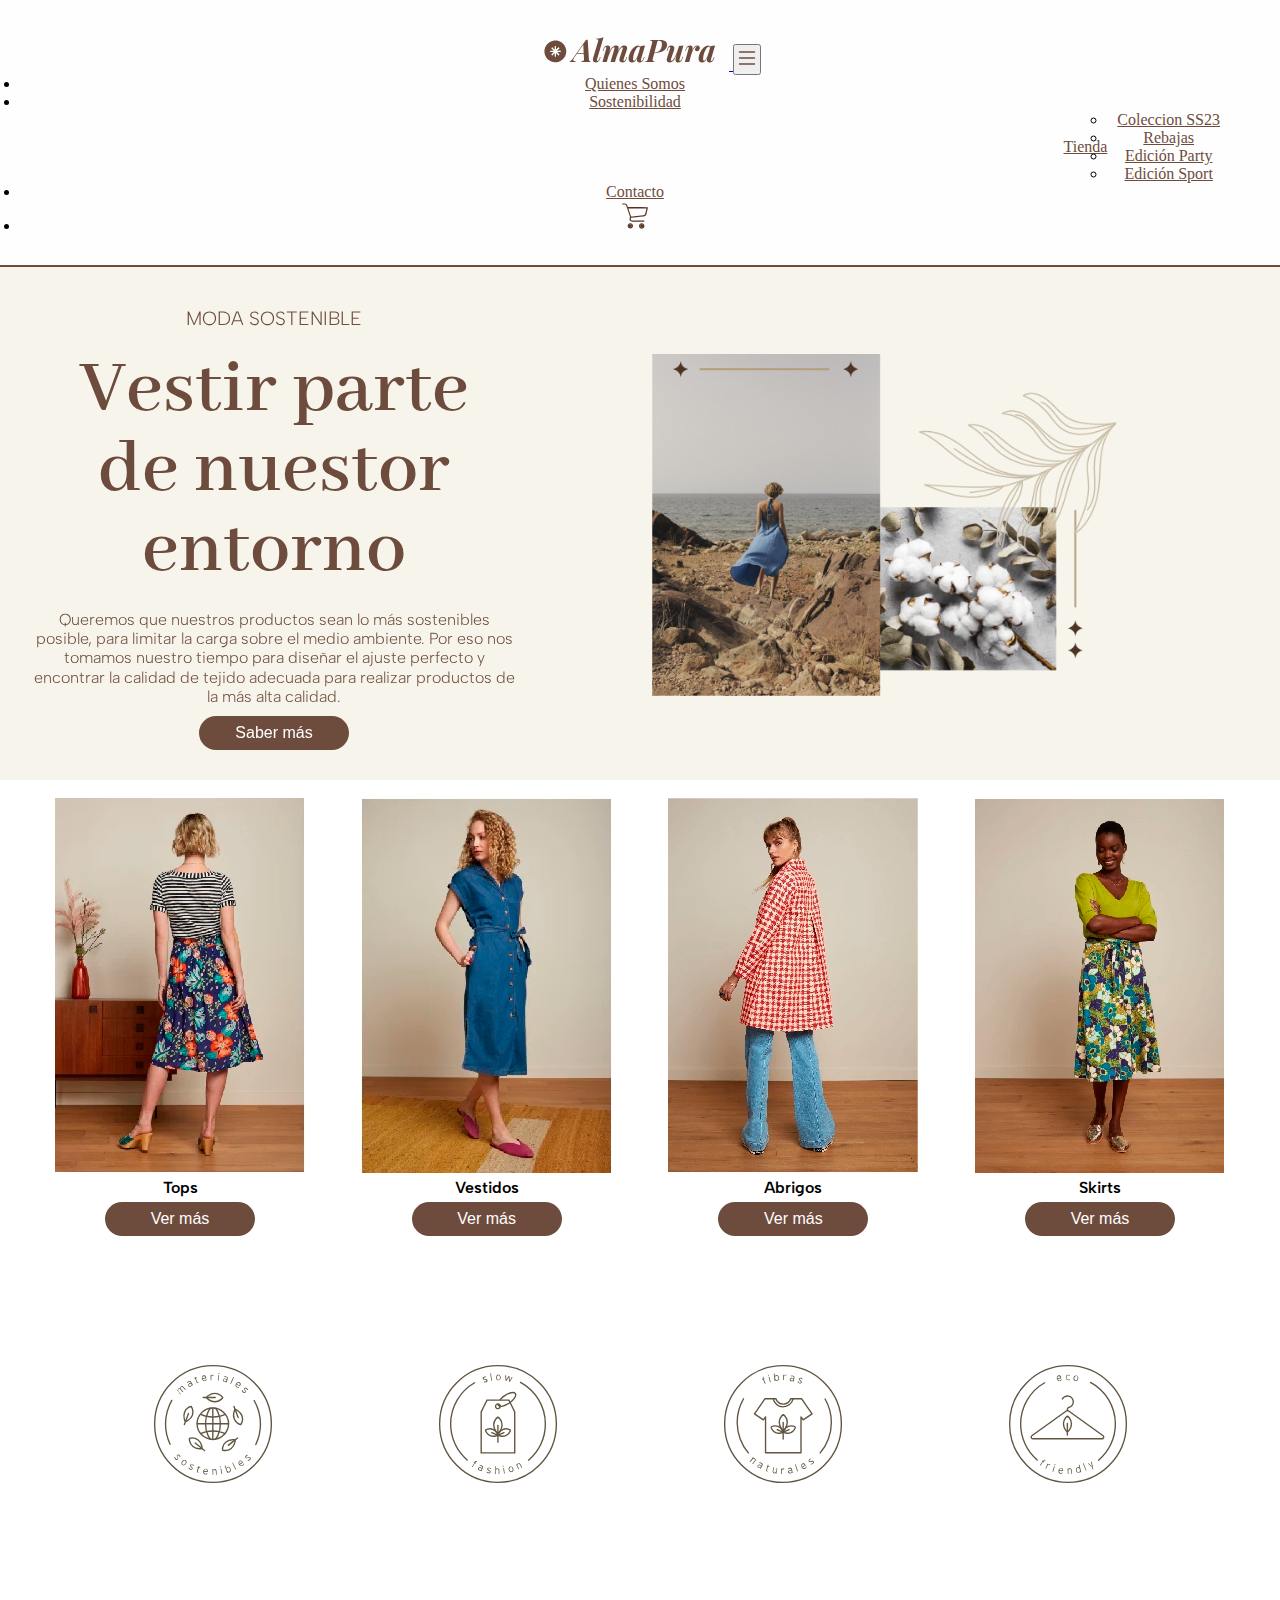
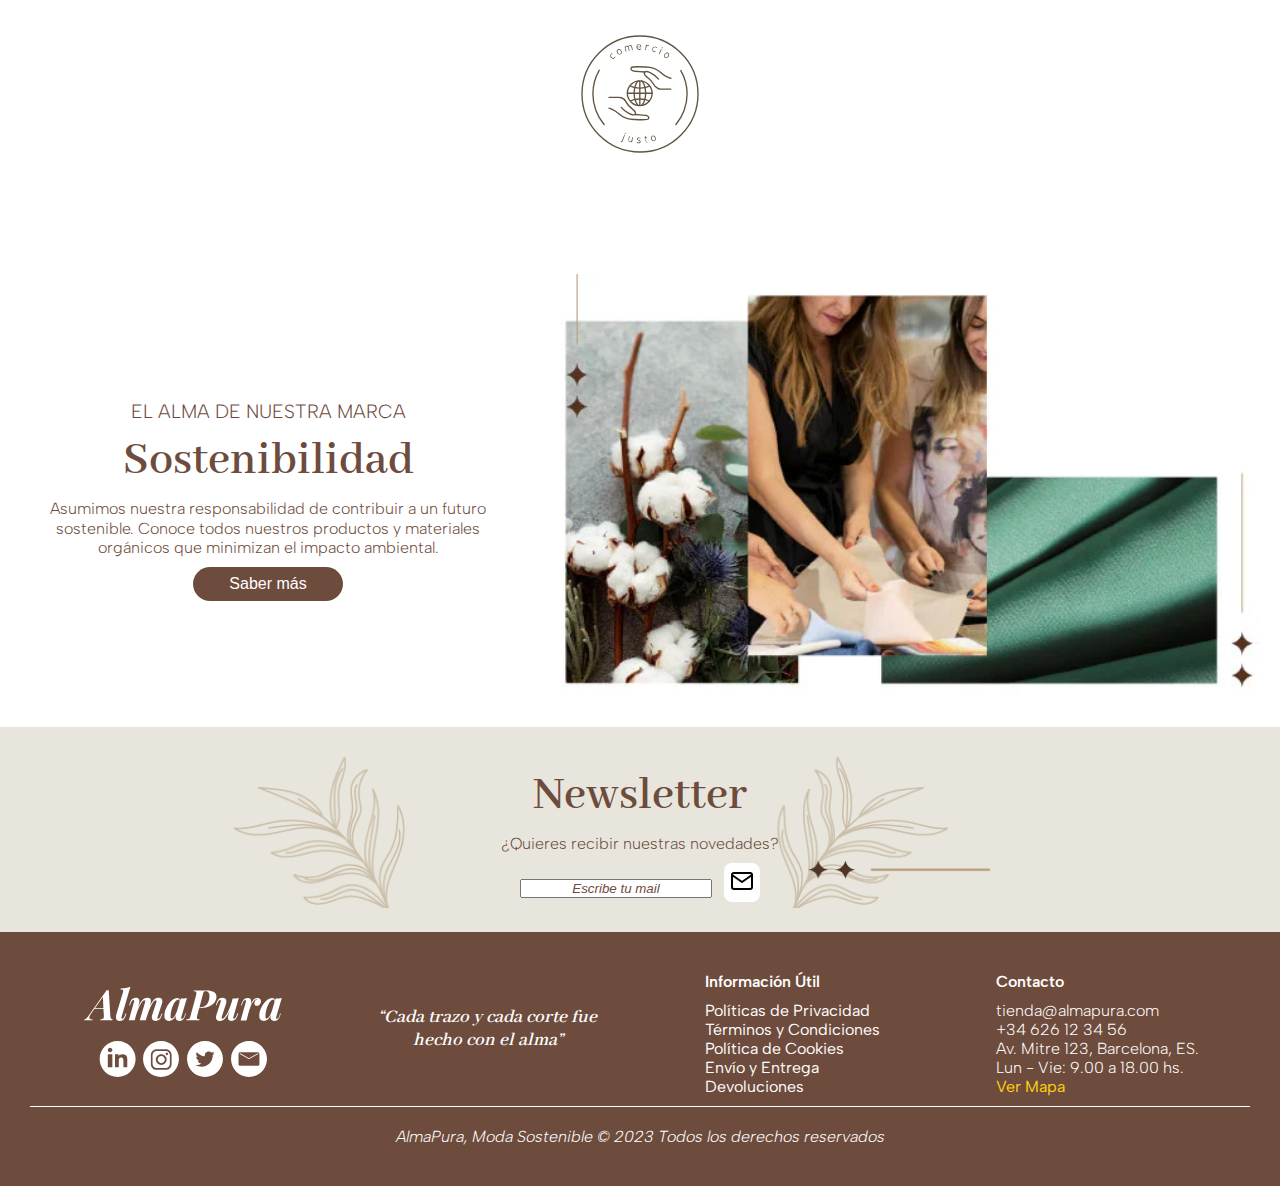
==== index.html @ cb492203 "cargo informacion para entrega final dw" ====
<!DOCTYPE html>
<html lang="es">

<head>
    <meta charset="UTF-8">
    <meta http-equiv="X-UA-Compatible" content="IE=edge">
    <meta name="viewport" content="width=device-width, initial-scale=1.0">
    <meta name="description" content="Somos una tienda de moda ética y sostenible en Barcelona. Diseñamos prendas certificadas y confeccionadas utilizando tejidos naturales 100% orgánicos.">
    <meta name="keywords" content="moda sostenible, sostenibilidad, materiales organicos">
    <meta name="author" content="Cecilia Dominici">
    <meta name="copyright" content="AlmaPura | Moda Sostenible © 2023 - Todos los derechos reservados">
    <meta name="robots" content="follow"/> 
    <title>AlmaPura | Moda Sostenible - Home</title>
    <link href="https://cdn.jsdelivr.net/npm/bootstrap@5.3.0/dist/css/bootstrap.min.css" rel="stylesheet"
        integrity="sha384-9ndCyUaIbzAi2FUVXJi0CjmCapSmO7SnpJef0486qhLnuZ2cdeRhO02iuK6FUUVM" crossorigin="anonymous">
    <link rel="shortcut icon" href="./img/favicon-ap.png" type="image/x-icon">
    <link rel="stylesheet" href="./css/main.css">
    <link href="https://unpkg.com/aos@2.3.1/dist/aos.css" rel="stylesheet">
</head>

<body>
    <header>
        <nav class="navbar navbar-expand-md .bg-success botonera sticky-top">
            <div class="container-fluid">
                <a href="./index.html">
                    <img src="./img/logos/logo-ap.svg" class="logo-size" alt="logo de alma pura">
                </a>
                <button class="navbar-toggler" type="button" data-bs-toggle="collapse"
                    data-bs-target="#navbarSupportedContent" aria-controls="navbarSupportedContent"
                    aria-expanded="false" aria-label="Toggle navigation">
                    <svg xmlns="http://www.w3.org/2000/svg" width="24" height="24" fill="#6e4c3d" class="bi bi-list"
                        viewBox="0 0 16 16">
                        <path fill-rule="evenodd"
                            d="M2.5 12a.5.5 0 0 1 .5-.5h10a.5.5 0 0 1 0 1H3a.5.5 0 0 1-.5-.5zm0-4a.5.5 0 0 1 .5-.5h10a.5.5 0 0 1 0 1H3a.5.5 0 0 1-.5-.5zm0-4a.5.5 0 0 1 .5-.5h10a.5.5 0 0 1 0 1H3a.5.5 0 0 1-.5-.5z" />
                    </svg>
                </button>
                <div class="collapse navbar-collapse" id="navbarSupportedContent">
                    <ul class="navbar-nav ms-auto mb-2 mb-lg-0">
                        <li class="nav-item">
                            <a class="nav-link" aria-current="page" href="pages/quienessomos.html">Quienes Somos</a>
                        </li>
                        <li class="nav-item">
                            <a class="nav-link" href="pages/sostenibilidad.html">Sostenibilidad</a>
                        </li>
                        <li class="nav-item dropdown list">
                            <a class="nav-link" href="pages/tienda.html">Tienda</a>
                            <span class="nav-link dropdown-toggle" role="button" data-bs-toggle="dropdown"
                                aria-expanded="false"></span>
                            <ul class="dropdown-menu">
                                <li><a class="dropdown-item" href="pages/tienda.html">Coleccion SS23</a></li>
                                <li><a class="dropdown-item" href="#">Rebajas</a></li>
                                <li><a class="dropdown-item" href="#">Edición Party</a></li>
                                <li><a class="dropdown-item" href="#">Edición Sport</a></li>
                            </ul>
                        </li>
                        <li class="nav-item">
                            <a class="nav-link" href="pages/contacto.html">Contacto</a>
                        </li>
                        <li class="icon-color">
                            <a href="pages/error404.html"">
                                <img src="./img/icon/icono-ap-carrito.svg" class="img-icon"
                                    alt="icono de carrito de compra">
                            </a>
                        </li>
                    </ul>
                </div>
            </div>
        </nav>
    </header>

    <main>
        <section class="intro">
            <div class="intro-text"  data-aos="fade-right" data-aos-duration="900" data-aos-easing="ease-in-sine">
                <h4>MODA SOSTENIBLE</h4>
                <h1>Vestir parte de nuestor entorno</h1>
                <p>Queremos que nuestros productos sean lo más sostenibles posible, para limitar la carga sobre el medio                    ambiente. Por eso nos tomamos nuestro tiempo para diseñar el ajuste perfecto y encontrar la calidad
                    de tejido adecuada para realizar productos de la más alta calidad.</p>
                <a href="pages/error404.html">
                    <button class="button">Saber más</button>
                </a>    
            </div>
            <div class="intro-img">
                <img src="./img/backg/backg-ap-principal.png" alt="foto mujer vestido y algodón">
            </div>
        </section>
        <section>
            <div class="produ-home">
                <figure>
                    <img src="./img/produ/produ-ap-tienda1.webp" alt="Foto tienda mujer seccion tops">
                    <figcaption>Tops</figcaption>
                    <a href="pages/error404.html">
                        <button class="button">Ver más</button>
                    </a> 
                </figure>
                <figure>
                    <img src="./img/produ/produ-ap-tienda2.webp" alt="Foto tienda mujer seccion vestidos">
                    <figcaption>Vestidos</figcaption>
                    <a href="pages/error404.html">
                        <button class="button">Ver más</button>
                    </a> 
                </figure>
                <figure>
                    <img src="./img/produ/produ-ap-tienda3.webp" alt="Foto tienda mujer seccion abrigos">
                    <figcaption>Abrigos</figcaption>
                    <a href="pages/error404.html">
                        <button class="button">Ver más</button>
                    </a> 
                </figure>
                <figure>
                    <img src="./img/produ/produ-ap-tienda4.webp" alt="Foto tienda mujer seccion skirts">
                    <figcaption>Skirts</figcaption>
                    <a href="pages/error404.html">
                        <button class="button">Ver más</button>
                    </a> 
                </figure>
            </div>
        </section>
        <section class="servicios">
            <div class="icono-serv">
                <img src="./img/icon/icono-ap-servicios1.svg" alt="icono servicios">
                <img src="./img/icon/icono-ap-servicios2.svg" alt="icono servicios">
                <img src="./img/icon/icono-ap-servicios3.svg" alt="icono servicios">
                <img src="./img/icon/icono-ap-servicios4.svg" alt="icono servicios">
                <img src="./img/icon/icono-ap-servicios5.svg" alt="icono servicios">
            </div>
        </section>
        <section class="nosotros">
            <div class="nos-text">
                <h4>EL ALMA DE NUESTRA MARCA</h4>
                <h2>Sostenibilidad</h2>
                <p>Asumimos nuestra responsabilidad de contribuir a un futuro sostenible. Conoce todos nuestros
                    productos y materiales orgánicos que minimizan el impacto ambiental.</p>
                <a href="pages/error404.html">
                    <button class="button">Saber más</button>
                </a> 
            </div>
            <div class="nos-img">
                <img src="./img/backg/backg-landing-sost2.webp" alt="foto de mujeres tejiendo">
            </div>
        </section>
        <section class="newsletter">
            <div class="news-center news-text">
                <h2>Newsletter</h2>
                <p>¿Quieres recibir nuestras novedades?</p>
                <form class="button-h" action="">
                    <input class="form-home shadow-sm p-1 mb-2 bg-body-tertiary rounded"type="email" placeholder="Escribe tu mail">
                    <button class="button-icon">
                        <svg xmlns="http://www.w3.org/2000/svg" width="24" height="24" viewBox="0 0 24 24" fill="none" stroke="#000000" stroke-width="2" stroke-linecap="round" stroke-linejoin="round">
                        <path d="M4 4h16c1.1 0 2 .9 2 2v12c0 1.1-.9 2-2 2H4c-1.1 0-2-.9-2-2V6c0-1.1.9-2 2-2z">
                        </path> <polyline points="22,6 12,13 2,6"></polyline>
                        </svg>
                    </button>
                </form>
            </div>
            <div class="news-img">
                <img src="./img/backg/backg-ap-newsletter-t.png" alt="fondo hojas lineal">
            </div>
        </section>
    </main>
    <footer>
        <section class="footer-redes grfoo1">
            <div>
                <img class="img-logo-fo" src="./img/logos/logo-ap-white.svg" alt="logo de alma pura blanco">
            </div>
            <div class="icon-foot">
                <a href="https://www.linkedin.com/">
                    <img class="icon-light-fo" src="./img/icon/icono-ap-lin-light.svg" alt="contactanos por instagram">
                </a>
                <a href="https://www.instagram.com/" target="_blank">
                    <img src="./img/icon/icono-ap-ins-light.svg" alt="contactanos por instagram">
                </a>
                <a href="https://twitter.com/" target="_blank">
                    <img src="./img/icon/icono-ap-twi-light.svg" alt="contactanos por twiter">
                </a>
                <a href="#" target="_blank">
                    <img src="./img/icon/icono-ap-correo-light.svg" alt="contactanos por correo">
                </a>
            </div>
        </section>
        <section class="text-footer grfoo2">
            <h6>“Cada trazo y cada corte fue hecho con el alma”</h6>
        </section>
        <div class="textfoot">
            <section class="grfoo3">
                <ul>
                    <p>Información Útil</p>
                    <li>
                        <a href="pages/error404.html">Políticas de Privacidad</a>
                    </li>
                    <li>
                        <a href="pages/error404.html">Términos y Condiciones</a>
                    </li>
                    <li>
                        <a href="pages/error404.html">Política de Cookies</a>
                    </li>
                    <li>
                        <a href="pages/error404.html">Envío y Entrega</a>
                    </li>
                    <li>
                        <a href="pages/error404.html">Devoluciones</a>
                    </li>
                </ul>
            </section>
            <section class="grfoo4">
                <ul>
                    <p>Contacto</p>
                    <h5>tienda@almapura.com</h5>
                    <h5>+34 626 12 34 56</h5>
                    <h5>Av. Mitre 123, Barcelona, ES.</h5>
                    <h5>Lun - Vie: 9.00 a 18.00 hs.</h5>
                    <li>
                        <a href="https://goo.gl/maps/ZTu29SDP6AtmrMK87?coh=178573&entry=tt"
                            class="text-footer-yellow">Ver Mapa</a>
                    </li>
                </ul>
            </section>
        </div>
        <section class="text-footer-copy grfoo5">
            <p>AlmaPura, Moda Sostenible © 2023 Todos los derechos reservados</p>
        </section>
    </footer>
    <script src="https://cdn.jsdelivr.net/npm/bootstrap@5.3.0/dist/js/bootstrap.bundle.min.js"
        integrity="sha384-geWF76RCwLtnZ8qwWowPQNguL3RmwHVBC9FhGdlKrxdiJJigb/j/68SIy3Te4Bkz"
        crossorigin="anonymous"></script>
    <script src="https://unpkg.com/aos@2.3.1/dist/aos.js"></script>
    <script> AOS.init();</script>         
</body>

</html>
---- css/main.css ----
@import url("https://fonts.googleapis.com/css2?family=Abhaya+Libre:wght@800&family=Albert+Sans:wght@400;600&display=swap");
.button, .button-tienda {
  border: none;
  width: 150px;
  border-radius: 20px;
  padding: 8px;
  width: 150px;
  font-size: 1em;
  text-align: center;
  background-color: #6e4c3d;
  color: rgb(255, 254, 254);
}
.button:hover, .button-tienda:hover {
  border: none;
  background-color: rgb(255, 210, 10);
  color: rgb(14, 14, 14);
  cursor: pointer;
  transition: all 1s ease;
}

.button-tienda {
  background-color: rgb(255, 210, 10);
  color: rgb(14, 14, 14);
  font-size: 1em;
  text-align: center;
}
.button-tienda:hover {
  border: none;
  background-color: rgb(137, 22, 238);
  color: rgb(255, 254, 254);
  cursor: pointer;
  transition: all 1s ease;
}

* {
  padding: 0;
  margin: 0;
  box-sizing: border-box;
}

body::-webkit-scrollbar {
  width: 12px; /* width of the entire scrollbar */
}

body::-webkit-scrollbar-track {
  background: #6e4c3d;
  border: 3px solid #6e4c3d;
  /* color of the tracking area */
}

body::-webkit-scrollbar-thumb {
  background-color: rgb(255, 210, 10); /* color of the scroll thumb */
  border-radius: 20px; /* roundness of the scroll thumb */
  border: 3px solid #6e4c3d; /* creates padding around scroll thumb */
}

h1, h2, h6 {
  font-family: "Abhaya Libre", serif;
  color: #6e4c3d;
  font-weight: 600;
  text-decoration: none;
}

h1 {
  font-size: 5em;
  padding: 10px;
  line-height: 1em;
}

h2 {
  font-size: 3em;
  margin: 10px 0;
}

h3 {
  text-align: center;
  background-color: rgb(255, 210, 10);
  width: 150px;
  border-radius: 20px;
  padding: 8px;
}

h4, h5 {
  font-family: "Albert Sans", sans-serif;
}

h4 {
  font-size: 1.2em;
  color: #6e4c3d;
  font-weight: 300;
  margin: 10px 0px;
}

h5 {
  font-size: 1em;
  color: rgb(255, 254, 254);
  font-weight: 300;
}

h6 {
  color: rgb(255, 254, 254);
  font-size: 1.2em;
  font-weight: 600;
  font-style: italic;
}

p {
  font-family: "Albert Sans", sans-serif;
  line-height: 1.2em;
  font-size: 1em;
  font-weight: 300;
  margin: 10px 0px;
  color: #6e4c3d;
}

.center {
  position: absolute;
  width: 90%;
  text-align: center;
}

footer {
  background-color: #6e4c3d;
  line-height: 1, 4em;
  display: flex;
  padding: 20px 30px;
  flex-wrap: wrap;
  justify-content: space-between;
  align-items: center;
}
footer section {
  width: 25%;
  padding: 10px 0px;
  display: flex;
  flex-direction: column;
  align-items: center;
}
footer a {
  text-decoration: none;
}
footer a img {
  width: 40px;
  height: 40px;
}
footer ul p {
  font-family: "Albert Sans", sans-serif;
  color: rgb(255, 254, 254);
  font-size: 1em;
  font-weight: 600;
}
footer ul li {
  list-style: none;
}
footer ul li a {
  font-family: "Albert Sans", sans-serif;
  color: rgb(255, 254, 254);
  font-size: 1em;
  list-style: none;
  text-decoration: none;
}
footer ul li a:hover {
  color: rgba(246, 234, 179, 0.829);
  text-decoration: underline;
  text-underline-offset: 6px;
}

.textfoot {
  width: 50%;
  padding: 0;
  display: flex;
  flex-direction: row;
  justify-content: right;
}

.grfoo2 {
  width: 20%;
}

.grfoo3 {
  width: 50%;
}

.grfoo4 {
  width: 50%;
}

.img-logo-fo {
  width: 220px;
  height: 60px;
}

.text-footer {
  text-align: center;
}

.text-footer-copy {
  width: 100%;
  border-top: 1px solid rgb(255, 254, 254);
  text-align: center;
}
.text-footer-copy p {
  color: rgb(255, 254, 254);
  font-size: 1em;
  font-style: italic;
}

.text-footer-yellow {
  color: rgb(255, 210, 10);
}
.text-footer-yellow:hover {
  color: rgba(246, 234, 179, 0.829);
  text-decoration: underline;
  text-underline-offset: 8px;
}

.icon-foot img:hover {
  transform: scale(1.1);
  cursor: pointer;
  transition: all 0.5s ease;
}

.portada {
  position: relative;
  display: flex;
  flex-direction: row;
  justify-content: space-between;
  align-items: center;
}
.portada img {
  width: 100%;
  height: auto;
}

.info {
  padding: 8px 30px;
}

@keyframes animationAlpha {
  from {
    opacity: 0;
  }
  to {
    opacity: 1;
  }
}
header {
  text-align: center;
  position: sticky;
  background-color: rgb(255, 254, 254);
  top: 0;
  width: 100%;
  padding: 10px 0;
  z-index: 10;
  border-bottom: 2px solid #6e4c3d;
}

.logo-size {
  width: 200px;
  height: 40px;
}

.img-icon {
  width: 30px;
}
.img-icon:hover {
  opacity: 0.8;
  transform: scale(1.1);
}

.botonera {
  padding: 20px;
  text-align: center;
}

nav {
  padding: 20px 30px;
}
nav ul li {
  padding-right: 20px;
}

.navbar-nav li a {
  color: #6e4c3d;
}
.navbar-nav li a:hover {
  font-weight: 600;
  color: #6e4c3d;
  cursor: pointer;
  transition: all 0.5s ease;
  text-decoration: underline rgb(255, 210, 10);
  text-underline-offset: 8px;
}

.container-fluid a {
  padding-left: 10px;
}

.intro {
  background-color: rgba(232, 226, 198, 0.3450980392);
  background-repeat: no-repeat;
  background-size: cover;
  background-attachment: fixed;
  display: flex;
  flex-direction: row;
  justify-content: space-between;
  align-items: center;
  align-content: center;
  padding: 30px;
}

.intro-img {
  align-items: center;
  text-align: center;
  width: 60%;
}
.intro-img img {
  width: 70%;
  object-fit: cover;
}
.intro-img img:hover {
  transform: scale(1.1);
  cursor: pointer;
  transition: all 2s ease;
}

.intro-text {
  width: 40%;
  align-items: center;
  text-align: center;
}
.intro-text h1 {
  color: #6e4c3d;
  position: relative;
}
.intro-text h1::before {
  background: rgb(255, 210, 10);
  content: "";
  inset: 0;
  position: absolute;
  transform: scaleX(0);
  transform-origin: right;
  transition: transform 0.5s ease-in-out;
  z-index: -1;
}
.intro-text h1:hover::before {
  transform: scaleX(1);
  transform-origin: left;
}

.white {
  color: rgb(255, 254, 254);
}

.list {
  display: flex;
  flex-direction: row;
  justify-content: right;
  align-items: center;
}

.produ-home {
  display: flex;
  flex-wrap: wrap;
  justify-content: space-between;
  width: 100%;
  padding: 8px 30px;
}
.produ-home figure {
  width: 300px;
  padding: 10px 30px;
  display: flex;
  flex-direction: column;
  justify-content: center;
  align-items: center;
}
.produ-home figure figcaption {
  font-size: 1, 6em;
  font-family: "Albert Sans", sans-serif;
  font-weight: 600;
  margin: 5px 0;
}

.servicios {
  display: flex;
  flex-direction: row;
  justify-content: space-around;
  align-items: center;
  padding: 30px;
}

.icono-serv {
  width: 100%;
  display: flex;
  flex-direction: row;
  justify-content: space-around;
  align-items: center;
  margin: 5px 40px;
  transition: transform 0.2s;
  flex-wrap: wrap;
}
.icono-serv img {
  padding: 15px;
  transition: transform 0.2s;
  width: 270px;
  height: 270px;
  margin: 0 auto;
}
.icono-serv img:hover {
  transform: scale(1.1);
  cursor: pointer;
  transition: all 1s ease;
}

.text-yellow {
  color: rgb(255, 210, 10);
}

.button-saber {
  background-color: #6e4c3d;
  color: rgb(255, 254, 254);
}

::placeholder {
  color: rgb(255, 254, 254);
  font-style: italic;
  padding: 15px;
}

.nosotros {
  width: 100%;
  padding: 10px 20px;
  display: flex;
  flex-direction: row;
  justify-content: space-between;
  align-items: center;
}

.nos-img {
  width: 60%;
  align-items: center;
  text-align: center;
}
.nos-img img {
  width: 100%;
}

.nos-text {
  width: 40%;
  text-align: center;
  padding: 8px 20px;
}
.nos-text h2 {
  color: #6e4c3d;
  position: relative;
}
.nos-text h2::before {
  background: rgb(255, 210, 10);
  content: "";
  inset: 0;
  position: absolute;
  transform: scaleX(0);
  transform-origin: right;
  transition: transform 0.5s ease-in-out;
  z-index: -1;
}
.nos-text h2:hover::before {
  transform: scaleX(1);
  transform-origin: left;
}

.newsletter {
  background-color: #e8e6dc;
  background-repeat: no-repeat;
  background-size: cover;
  padding: 20px 0;
  position: relative;
  display: flex;
  flex-direction: row;
  justify-content: space-between;
  align-items: center;
}

.news-text {
  text-align: center;
}

.news-center {
  position: absolute;
  width: 100%;
  text-align: center;
}

.news-img {
  align-items: center;
  text-align: center;
  width: 80%;
  height: auto;
}
.news-img img {
  align-items: center;
  width: 100%;
  object-fit: cover;
}

.button-h button {
  margin-left: 8px;
  background-color: rgb(255, 254, 254);
  padding: 6px;
  border: none;
  border-radius: 8px;
}
.button-h button:hover {
  background-color: rgb(255, 210, 10);
  color: rgb(14, 14, 14);
  cursor: pointer;
  transition: all 0.5s ease;
  transform: scale(1.1);
}
.button-h button input {
  padding: 6px 30px;
  border-radius: 10px;
  border: solid;
  border-color: #6e4c3d;
  background-color: rgb(255, 254, 254);
}

.form-home {
  width: 15%;
  align-items: center;
  display: inline;
}
.form-home::placeholder {
  color: #6e4c3d;
  text-align: center;
}

.sostenibilidad1, .sostenibilidad3 {
  padding: 30px;
  width: 90%;
  display: flex;
  flex-direction: row;
  justify-content: center;
  align-items: center;
}
.sostenibilidad1 button, .sostenibilidad3 button {
  border: none;
}
.sostenibilidad1 button:hover, .sostenibilidad3 button:hover {
  background-color: rgb(137, 22, 238);
}

.sost-img, .sost-img2 .sost-video {
  width: 50%;
  align-items: center;
  text-align: center;
}

.sost-img2 .sost-video {
  width: 60%;
  align-items: center;
  text-align: center;
}

.sost-video {
  padding: 20px;
}
.sost-video iframe {
  width: 400px;
}

.sost-text {
  width: 40%;
  text-align: center;
  padding: 8px 20px;
}

.sostenibilidad2 {
  padding: 30px;
  width: 100%;
  background-color: rgba(234, 195, 19, 0.735);
  display: flex;
  flex-direction: row;
  justify-content: center;
  align-items: center;
}
.sostenibilidad2 button {
  border: none;
}
.sostenibilidad2 button:hover {
  background-color: rgb(137, 22, 238);
}

h2 {
  position: relative;
  text-decoration: none;
}
h2::before {
  background: rgb(255, 210, 10);
  content: "";
  inset: 0;
  position: absolute;
  transform: scaleX(0);
  transform-origin: right;
  transition: transform 0.5s ease-in-out;
  z-index: -1;
}
h2:hover::before {
  transform: scaleX(1);
  transform-origin: left;
  cursor: pointer;
}

.title-qs {
  position: relative;
  text-decoration: none;
}
.title-qs::before {
  background: #6e4c3d;
  content: "";
  inset: 0;
  position: absolute;
  transform: scaleX(0);
  transform-origin: right;
  transition: transform 0.5s ease-in-out;
  z-index: -1;
}
.title-qs:hover::before {
  transform: scaleX(1);
  transform-origin: left;
  cursor: pointer;
}

.quienes {
  width: 100%;
  display: flex;
  flex-direction: row;
  justify-content: space-between;
  align-items: center;
  padding: 30px;
}
.quienes button {
  border: none;
}
.quienes button:hover {
  background-color: rgb(255, 210, 10);
  transform: scale(1.1);
  cursor: pointer;
  transition: all 1s ease;
}

.quien-img {
  width: 60%;
  align-items: center;
  text-align: center;
}

.quien-text {
  width: 40%;
  text-align: center;
  padding: 30px 8px;
}

.quien-equipo {
  display: flex;
  flex-wrap: wrap;
  justify-content: space-between;
  width: none;
  padding: 20px 30px;
}
.quien-equipo figure {
  width: 30%;
  margin-bottom: 20px;
  padding: 10px 20px;
  display: flex;
  flex-direction: column;
  justify-content: column;
  align-items: center;
}
.quien-equipo figure figcaption {
  color: #6e4c3d;
  font-size: 1.2em;
}
.quien-equipo figure p {
  text-align: center;
}

.quienes2 {
  width: 100%;
  align-items: center;
}
.quienes2 h2 {
  text-align: center;
}

h2 {
  position: relative;
  text-decoration: none;
}
h2::before {
  background: rgb(255, 210, 10);
  content: "";
  inset: 0;
  position: absolute;
  transform: scaleX(0);
  transform-origin: right;
  transition: transform 0.5s ease-in-out;
  z-index: -1;
}
h2:hover::before {
  transform: scaleX(1);
  transform-origin: left;
  cursor: pointer;
}

.text-frase {
  text-align: center;
  font-size: 4em;
  line-height: 1em;
  padding: 30px;
  position: relative;
  text-decoration: none;
}

.quienes-frase {
  animation-name: animationAlpha;
  animation-duration: 3s;
  animation-timing-function: ease;
}

.qui1, .qui2, .qui3 {
  padding: 5px;
}
.qui1:hover, .qui2:hover, .qui3:hover {
  transform: scale(1.05);
  cursor: pointer;
  transition: all 1s ease-in-out;
}

.contenedor-contact {
  display: flex;
  flex-wrap: wrap;
  justify-content: flex-start;
  width: 100%;
  padding: 20px 30px;
  line-height: 1, 4em;
  align-items: flex-start;
}
.contenedor-contact section {
  margin-bottom: 20px;
  padding: 10px 50px;
}

.form-contact {
  width: 50%;
  padding: 20px;
  border-radius: 2px;
  border: solid 1px #6e4c3d;
}
.form-contact button {
  border: none;
  background-color: #6e4c3d;
  width: 100px;
  border-radius: 20px;
  padding: 10px;
  font-size: 1em;
  color: rgb(255, 254, 254);
}
.form-contact button:hover {
  border: none;
  color: rgb(255, 254, 254);
  width: 120px;
  background-color: rgb(255, 210, 10);
}
.form-contact label {
  color: #6e4c3d;
}

.form-text {
  color: #c04a17;
}

.form-check-input:checked {
  background-color: #c04a17;
  border-color: #c04a17;
  box-shadow: none;
}

.map-contact {
  width: 100%;
  padding: 10px;
  text-align: center;
}

.contact {
  width: 50%;
  display: flex;
  flex-direction: column;
  justify-content: flex-start;
  align-items: flex-start;
  flex-wrap: nowrap;
}
.contact button {
  border: none;
}
.contact button:hover {
  background-color: rgb(255, 210, 10);
}

.cont-text {
  text-align: start;
  padding: 20px;
}

.linea2 {
  margin: 5px 0;
  border-bottom: solid;
  padding-bottom: 10px;
  width: 20%;
  border-top-width: 4px;
  border-top-color: #6e4c3d;
}

.datalist {
  display: flex;
  flex-direction: row;
  justify-content: start;
  padding: 10px;
}
.datalist ul li {
  display: flex;
  flex-direction: row;
  justify-content: flex-start;
  align-items: flex-start;
  margin: 20px 0;
}
.datalist img {
  padding: 0 10px;
}

.cont-red {
  display: flex;
  flex-direction: row;
  justify-content: start;
  padding: 5px 10px;
}
.cont-red a {
  list-style: none;
  text-decoration: none;
  margin: 10px;
}
.cont-red a:hover {
  transform: scale(1.1);
  cursor: pointer;
  transition: all 0.5s ease;
}

.text-form {
  font-family: "Abhaya Libre", serif;
  font-size: 3em;
  margin: 10px 0;
  line-height: 1em;
}

h2 {
  position: relative;
  text-decoration: none;
}
h2::before {
  background: rgb(255, 210, 10);
  content: "";
  inset: 0;
  position: absolute;
  transform: scaleX(0);
  transform-origin: right;
  transition: transform 0.5s ease-in-out;
  z-index: -1;
}
h2:hover::before {
  transform: scaleX(1);
  transform-origin: left;
  cursor: pointer;
}

.category {
  padding: 0 20px 30px 30px;
}
.category span {
  text-decoration: none;
  color: #6e4c3d;
  font-size: 0.8em;
  font-weight: 300;
  display: block;
  margin: 10px 0;
  letter-spacing: 1px;
  font-family: "Albert Sans", sans-serif;
}
.category label {
  text-decoration: none;
  color: #6e4c3d;
  font-size: 1em;
  font-weight: 400;
  align-items: center;
}
.category select {
  text-decoration: none;
  color: #6e4c3d;
  font-size: 1em;
  font-weight: 400;
  border: none;
  font-style: italic;
  background-color: rgb(255, 254, 254);
  margin-bottom: 10px;
}
.category select:hover {
  font-weight: 600;
}
.category a {
  color: #6e4c3d;
  font-size: 1em;
  text-decoration: none;
  margin-bottom: 4px;
}
.category a:hover {
  color: #6e4c3d;
  font-weight: 700;
}
.category li {
  padding-left: 10px;
  list-style: none;
}

.colorsize-link {
  display: flex;
  flex-wrap: wrap;
  align-items: center;
}

.linea {
  border-bottom: 1px solid #6e4c3d;
  padding-bottom: 10px;
}

.color-circle {
  width: 20px;
  height: 20px;
  min-width: 20px;
  min-height: 20px;
  border-radius: 50%;
  border: none;
  outline: none;
  margin: 4px 4px 0px 5px;
  float: none;
  background-size: cover;
}

.square {
  width: 20px;
  height: 20px;
  min-width: 20px;
  min-height: 20px;
  margin: 4px 4px 0px 5px;
}

.purple {
  background-color: rgb(137, 22, 238);
}

.black {
  background-color: rgb(14, 14, 14);
}

.yellow {
  background-color: rgb(255, 210, 10);
}

.green {
  background-color: rgb(5, 169, 92);
}

.popheader {
  display: flex;
  justify-content: space-between;
  align-items: center;
  margin: 10px 0px;
}

.popheader button {
  margin-left: 10px;
  background-color: #6e4c3d;
  color: rgb(255, 254, 254);
  padding: 10px;
  border: none;
  border-radius: 20px;
}

.popheader button:hover {
  background-color: rgb(137, 22, 238);
}

.popheader input {
  padding: 6px 30px;
  border-radius: 10px;
  border: solid;
  border-color: #6e4c3d;
  background-color: rgb(255, 254, 254);
}

.text-tienda {
  text-decoration: none;
  color: #6e4c3d;
  font-size: 2.3em;
  font-weight: 600;
  font-family: "Abhaya Libre", serif;
  padding: 10px 30px;
  position: relative;
  text-decoration: none;
}
.text-tienda::before {
  background: rgb(255, 210, 10);
  content: "";
  inset: 0;
  position: absolute;
  transform: scaleX(0);
  transform-origin: right;
  transition: transform 0.5s ease-in-out;
  z-index: -1;
}
.text-tienda:hover::before {
  transform: scaleX(1);
  transform-origin: left;
  cursor: pointer;
}

.order-buton {
  text-decoration: none;
  color: #6e4c3d;
  font-size: 1em;
  font-weight: 600;
  font-family: "Albert Sans", sans-serif;
  padding: 6px 30px;
  border-radius: 10px;
  border: solid;
  border-color: #6e4c3d;
  background-color: rgb(255, 254, 254);
}

.navegar {
  display: flex;
  justify-content: center;
  align-items: center;
  margin: 10px 0;
}

.navegar a {
  font-family: "Albert Sans", sans-serif;
  text-decoration: none;
  color: #6e4c3d;
  font-size: 1em;
  font-weight: 600;
}

.navegar a:hover {
  color: orange;
}

.navegar button {
  padding: 10px;
  border: none;
}

.tienda {
  display: grid;
  grid-template-columns: 30% repeat(2, 1fr);
  grid-template-rows: auto;
  grid-template-areas: "popheader popheader popheader" "category products products" "category products products" "navegar navegar navegar";
  gap: 10px;
  padding: 20px;
  margin: 0 10px;
}

.tienda .popheader {
  padding: 0 30px;
  grid-area: popheader;
}

.tienda .category {
  grid-area: category;
}

.tienda .products {
  grid-area: products;
}

.tienda .navegar {
  grid-area: navegar;
}

.products {
  display: grid;
  grid-template-columns: 1fr 1fr 1fr;
  grid-template-rows: auto;
  row-gap: 20px;
  padding: 10px;
  width: 100%;
}

.products section {
  display: flex;
  flex-direction: column;
  justify-content: center;
  align-items: center;
  padding: 10px 15px;
}

.products img {
  width: 100%;
}

.produ1, .produ2, .produ3, .produ4 {
  text-align: center;
  align-items: center;
}

.error-bg {
  background-color: #6e4c3d;
  text-align: left;
  padding: 20px;
  margin: 0;
}

.error-full {
  text-align: center;
  width: 100%;
  height: 100vh;
  padding: 30px 0;
}

.error-cont {
  padding: 20px;
  display: flex;
  flex-direction: column;
  justify-content: center;
  align-items: center;
  flex-wrap: nowrap;
}

.error-p {
  font-size: 1em;
  padding: 10px 0;
}

.error-h2 {
  font-size: 2.5em;
  padding: 10px;
}

.error-h1 {
  font-size: 6em;
}

@media (width < 768px) {
  h1 {
    font-size: 3em;
  }
  .produ-home figure {
    width: 80vh;
  }
  nav {
    flex-direction: column;
    padding: 10px 5px;
  }
  nav ul {
    flex-direction: row;
  }
  nav ul li {
    margin-right: 10px;
  }
  .list {
    display: flex;
    flex-direction: row;
    justify-content: center;
  }
  .navbar-toggler:hover {
    color: blueviolet;
    border: solid 0.1em;
  }
  footer {
    text-align: center;
    display: flex;
    flex-direction: column;
    list-style: none;
  }
  footer section {
    padding: 0;
    width: 100%;
    display: flex;
    flex-direction: wrap;
    justify-content: center;
    align-items: center;
  }
  footer ul {
    text-align: start;
  }
  footer .textfoot {
    width: 100%;
    padding: 10px 0;
    display: flex;
    flex-direction: row;
    align-content: center;
  }
  .grfoo2 {
    width: 100%;
    padding: 10px;
  }
  .grfoo3 {
    width: 50%;
  }
  .grfoo4 {
    width: 50%;
  }
  .intro {
    margin: 0;
    padding: 0;
    display: flex;
    flex-direction: column;
    text-align: center;
  }
  .intro-text {
    width: 90%;
    padding: 5px 0;
    align-items: center;
    text-align: center;
  }
  .intro-text h1 {
    font-size: 3em;
  }
  .intro-text h4 {
    font-size: 1.2em;
  }
  .intro-text p {
    visibility: hidden;
    position: absolute;
  }
  .intro .button, .intro .button-tienda {
    visibility: hidden;
    position: absolute;
  }
  .intro img {
    width: 100%;
  }
  .servicios {
    width: 90%;
    padding: 0;
    align-items: center;
  }
  .icono-serv {
    width: 90%;
    display: flex;
    flex-direction: row;
    justify-content: space-around;
    align-items: center;
    margin: 5px 0;
    transition: transform 0.2s;
  }
  .icono-serv img {
    padding: 5px;
    transition: transform 0.2s;
    width: 220px;
    height: 220px;
    margin: 0 auto;
  }
  .nosotros {
    display: flex;
    flex-direction: column;
    text-align: center;
  }
  .nos-text {
    width: 100%;
  }
  .nos-text h2 {
    font-size: 3em;
    text-align: center;
    color: #6e4c3d;
  }
  .nos-text h4 {
    font-size: 1em;
    color: #6e4c3d;
    text-align: center;
  }
  .nos-text p {
    visibility: hidden;
    position: absolute;
  }
  .nos-img {
    align-content: center;
    width: 90%;
  }
  .nos-img img {
    width: 57vh;
  }
  .portada img img {
    height: 130px;
  }
  .portada img h1 {
    align-items: center;
    text-align: center;
    font-size: 3.5em;
  }
  .newsletter {
    background-color: #e8e6dc;
    background-repeat: no-repeat;
    background-size: cover;
    padding: 60px 0;
    position: relative;
    display: flex;
    flex-direction: row;
    justify-content: space-between;
    align-items: center;
  }
  .news-text {
    align-items: center;
  }
  .news-img {
    align-items: center;
    text-align: center;
    width: 100%;
    height: auto;
  }
  .news-img img {
    align-items: center;
    width: 100%;
    padding: 10px 0;
    object-fit: cover;
  }
  .center {
    position: absolute;
    width: 100%;
    text-align: center;
  }
  .quienes {
    display: flex;
    flex-direction: column;
    text-align: center;
  }
  .quien-text {
    width: 100%;
    margin: 0;
    padding: 0;
  }
  .quien-text .button, .quien-text .button-tienda {
    visibility: hidden;
    position: absolute;
  }
  .quien-img {
    padding: 0;
    margin: 10px 0;
    width: 100%;
  }
  .quien-img img {
    width: 90%;
    align-items: center;
  }
  .quienes2 {
    margin: 0;
    padding: 0;
    display: flex;
    flex-direction: column;
    justify-content: center;
  }
  .quien-equipo {
    padding: 0 15px;
    display: flex;
    flex-direction: column;
    align-items: center;
  }
  .quien-equipo figure {
    margin: 0;
    padding: 20px 10px;
    width: 100%;
  }
  .text-frase {
    font-size: 2em;
  }
  .sostenibilidad1, .sostenibilidad2, .sostenibilidad3 {
    display: flex;
    flex-direction: column;
    text-align: center;
  }
  .sost-text {
    width: 100%;
    margin: 0;
    padding: 10px 0;
  }
  .sost-img, .sost-img2 {
    align-items: center;
    width: 100%;
    margin: 0;
    padding: 0;
  }
  .sost-img img, .sost-img2 img {
    align-items: center;
    width: 100%;
  }
  .contenedor-contact {
    display: flex;
    flex-direction: column;
    justify-content: center;
    align-items: center;
    margin: 0;
    padding: 0;
  }
  .contact {
    width: 100%;
    text-align: center;
    margin: 0;
    padding: 0;
  }
  .cont-red a {
    align-items: center;
  }
  .form-contact {
    width: 90%;
    display: flex;
    flex-direction: column;
    text-align: left;
    margin: 0;
    padding: 0 10px;
  }
  .form-contact p {
    text-align: center;
  }
  .map-contact iframe {
    width: 95%;
    align-items: center;
  }
  .tienda {
    display: flex;
    padding: 0;
    flex-direction: column;
    text-align: left;
  }
  .popheader {
    display: flex;
    padding: 0;
    flex-direction: column;
    align-items: center;
  }
  .popheader form {
    visibility: hidden;
    position: absolute;
  }
  .products {
    display: flex;
    padding: 0;
    flex-direction: column;
    align-items: center;
  }
  .category {
    text-align: center;
    align-items: center;
  }
  .category ul li {
    visibility: hidden;
    position: absolute;
  }
  .category span {
    visibility: hidden;
    position: absolute;
  }
  .linea {
    visibility: hidden;
    position: absolute;
  }
  .colorsize-link {
    visibility: hidden;
    position: absolute;
  }
  .error-cont {
    max-width: 720px;
  }
}

/*# sourceMappingURL=main.css.map */
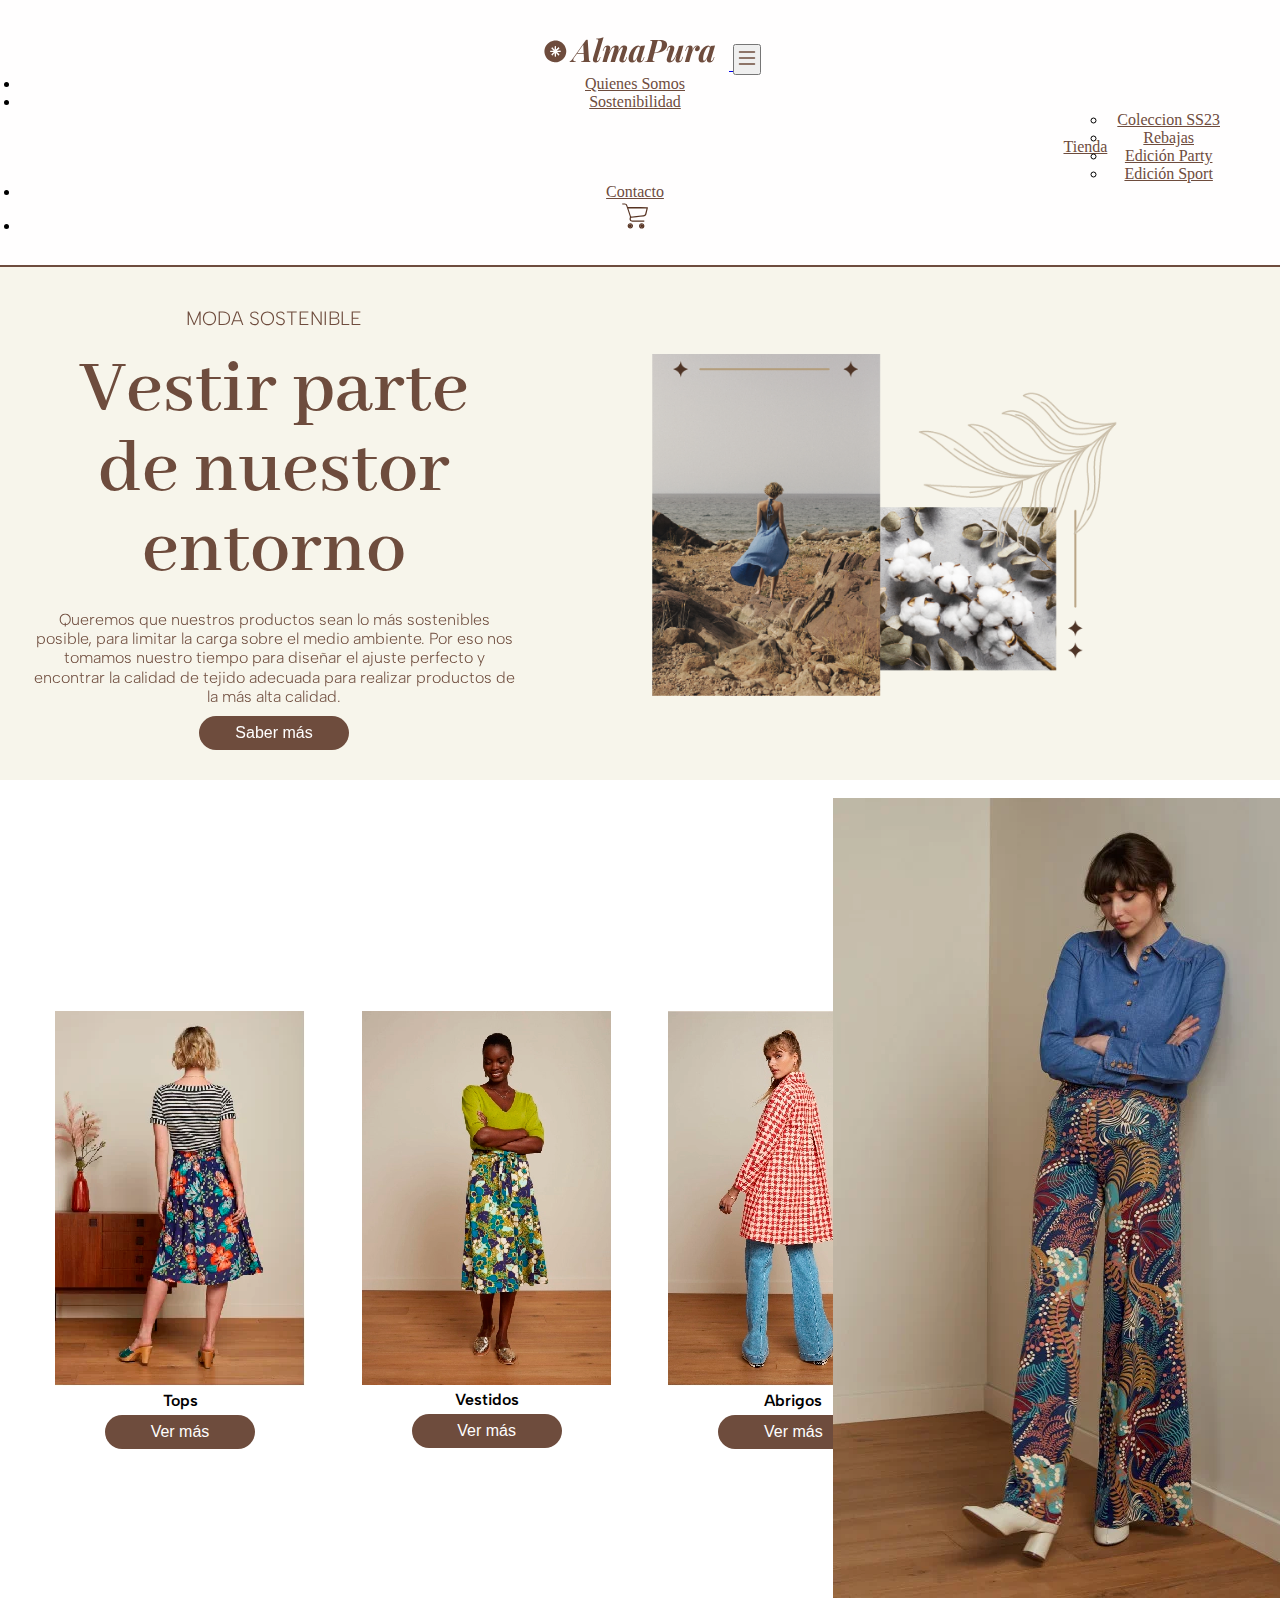
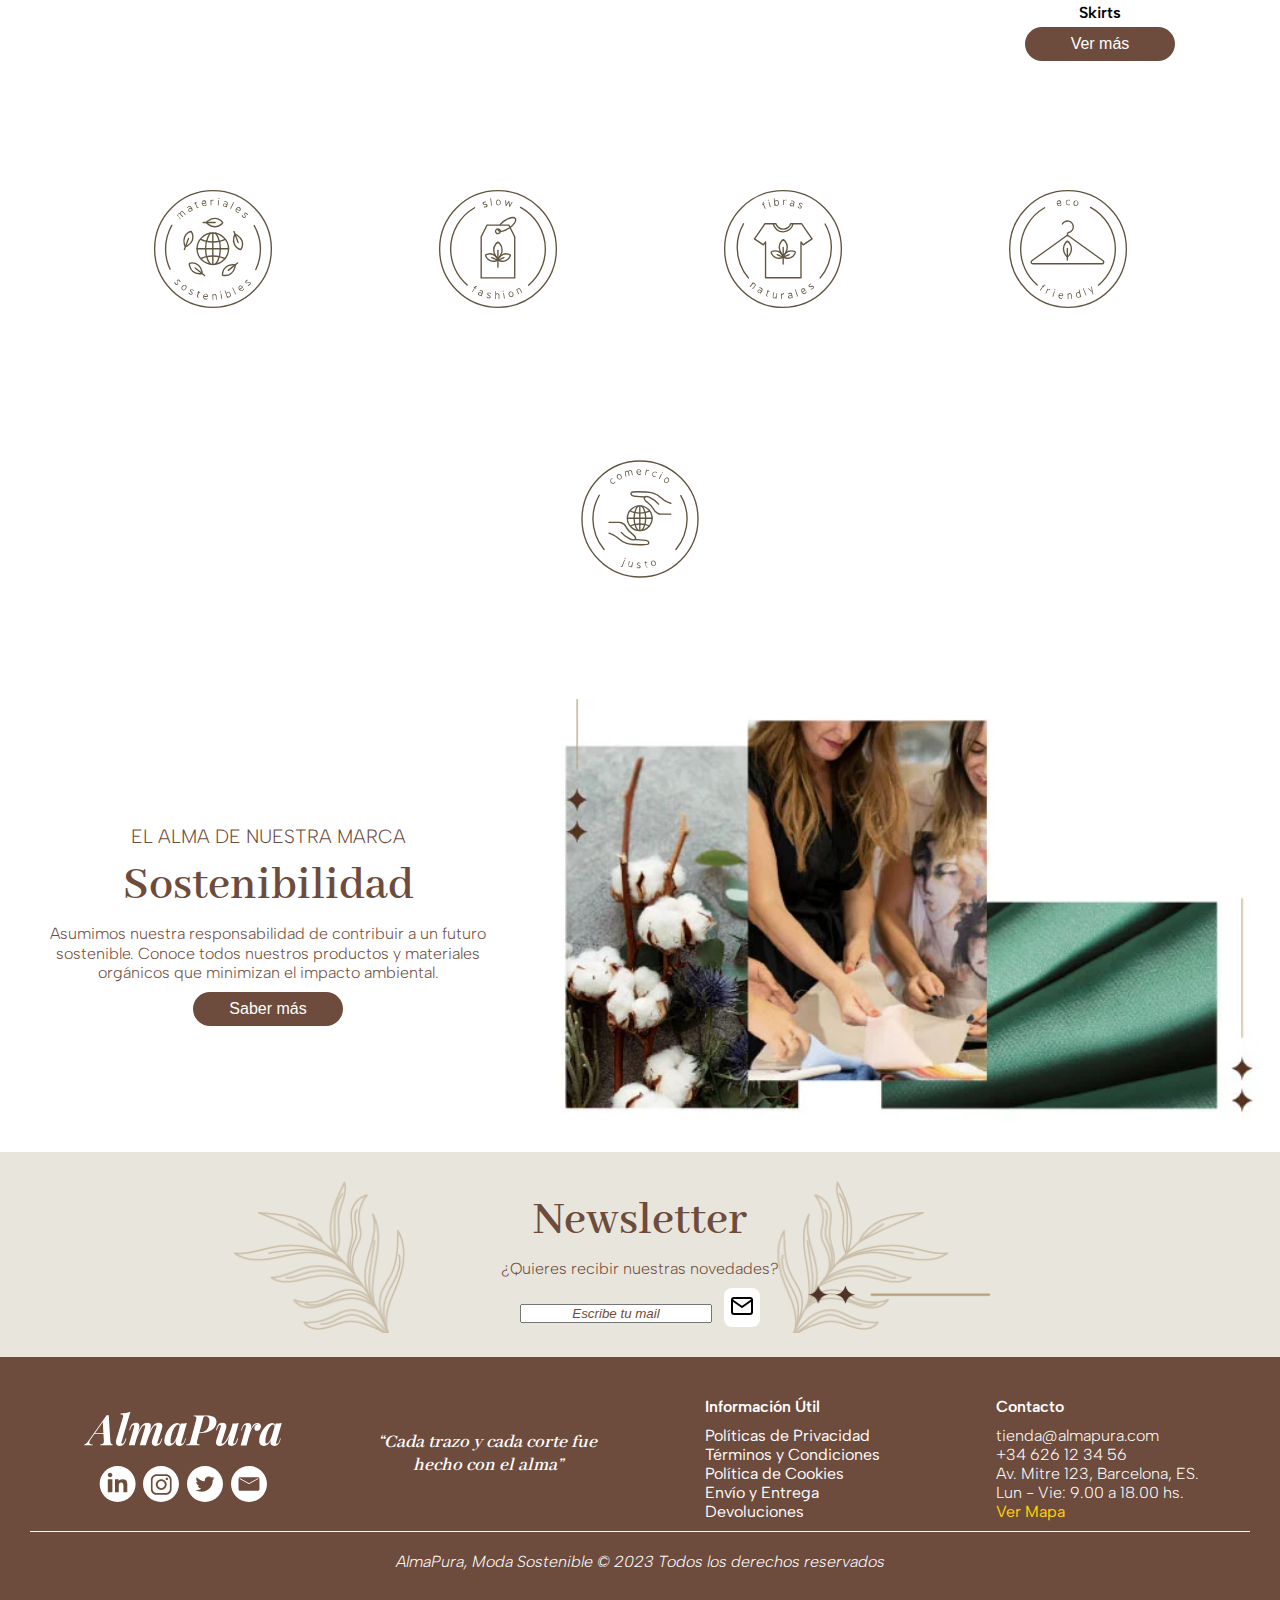
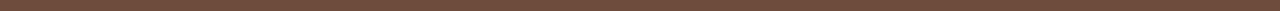
==== commit c3ecb514: "agregue texto en la seccion quienes somos, cambie imaganes en tienda y puse mas error404" ====
--- a/index.html
+++ b/index.html
@@ -23,7 +23,7 @@
         <nav class="navbar navbar-expand-md .bg-success botonera sticky-top">
             <div class="container-fluid">
                 <a href="./index.html">
-                    <img src="./img/logos/logo-ap.svg" class="logo-size" alt="logo de alma pura">
+                    <img src="./img/logos/logo-ap.svg" class="logo-size" alt="logo de alma pura marron">
                 </a>
                 <button class="navbar-toggler" type="button" data-bs-toggle="collapse"
                     data-bs-target="#navbarSupportedContent" aria-controls="navbarSupportedContent"
@@ -117,11 +117,11 @@
         </section>
         <section class="servicios">
             <div class="icono-serv">
-                <img src="./img/icon/icono-ap-servicios1.svg" alt="icono servicios">
-                <img src="./img/icon/icono-ap-servicios2.svg" alt="icono servicios">
-                <img src="./img/icon/icono-ap-servicios3.svg" alt="icono servicios">
-                <img src="./img/icon/icono-ap-servicios4.svg" alt="icono servicios">
-                <img src="./img/icon/icono-ap-servicios5.svg" alt="icono servicios">
+                <img src="./img/icon/icono-ap-servicios1.svg" alt="icono servicios materiales sostenibles">
+                <img src="./img/icon/icono-ap-servicios2.svg" alt="icono servicios slow fashion">
+                <img src="./img/icon/icono-ap-servicios3.svg" alt="icono servicios fibras naturales">
+                <img src="./img/icon/icono-ap-servicios4.svg" alt="icono servicios eco friendly">
+                <img src="./img/icon/icono-ap-servicios5.svg" alt="icono servicios comercio justo">
             </div>
         </section>
         <section class="nosotros">
@@ -172,7 +172,7 @@
                 <a href="https://twitter.com/" target="_blank">
                     <img src="./img/icon/icono-ap-twi-light.svg" alt="contactanos por twiter">
                 </a>
-                <a href="#" target="_blank">
+                <a href="pages/error404.html" target="_blank">
                     <img src="./img/icon/icono-ap-correo-light.svg" alt="contactanos por correo">
                 </a>
             </div>
